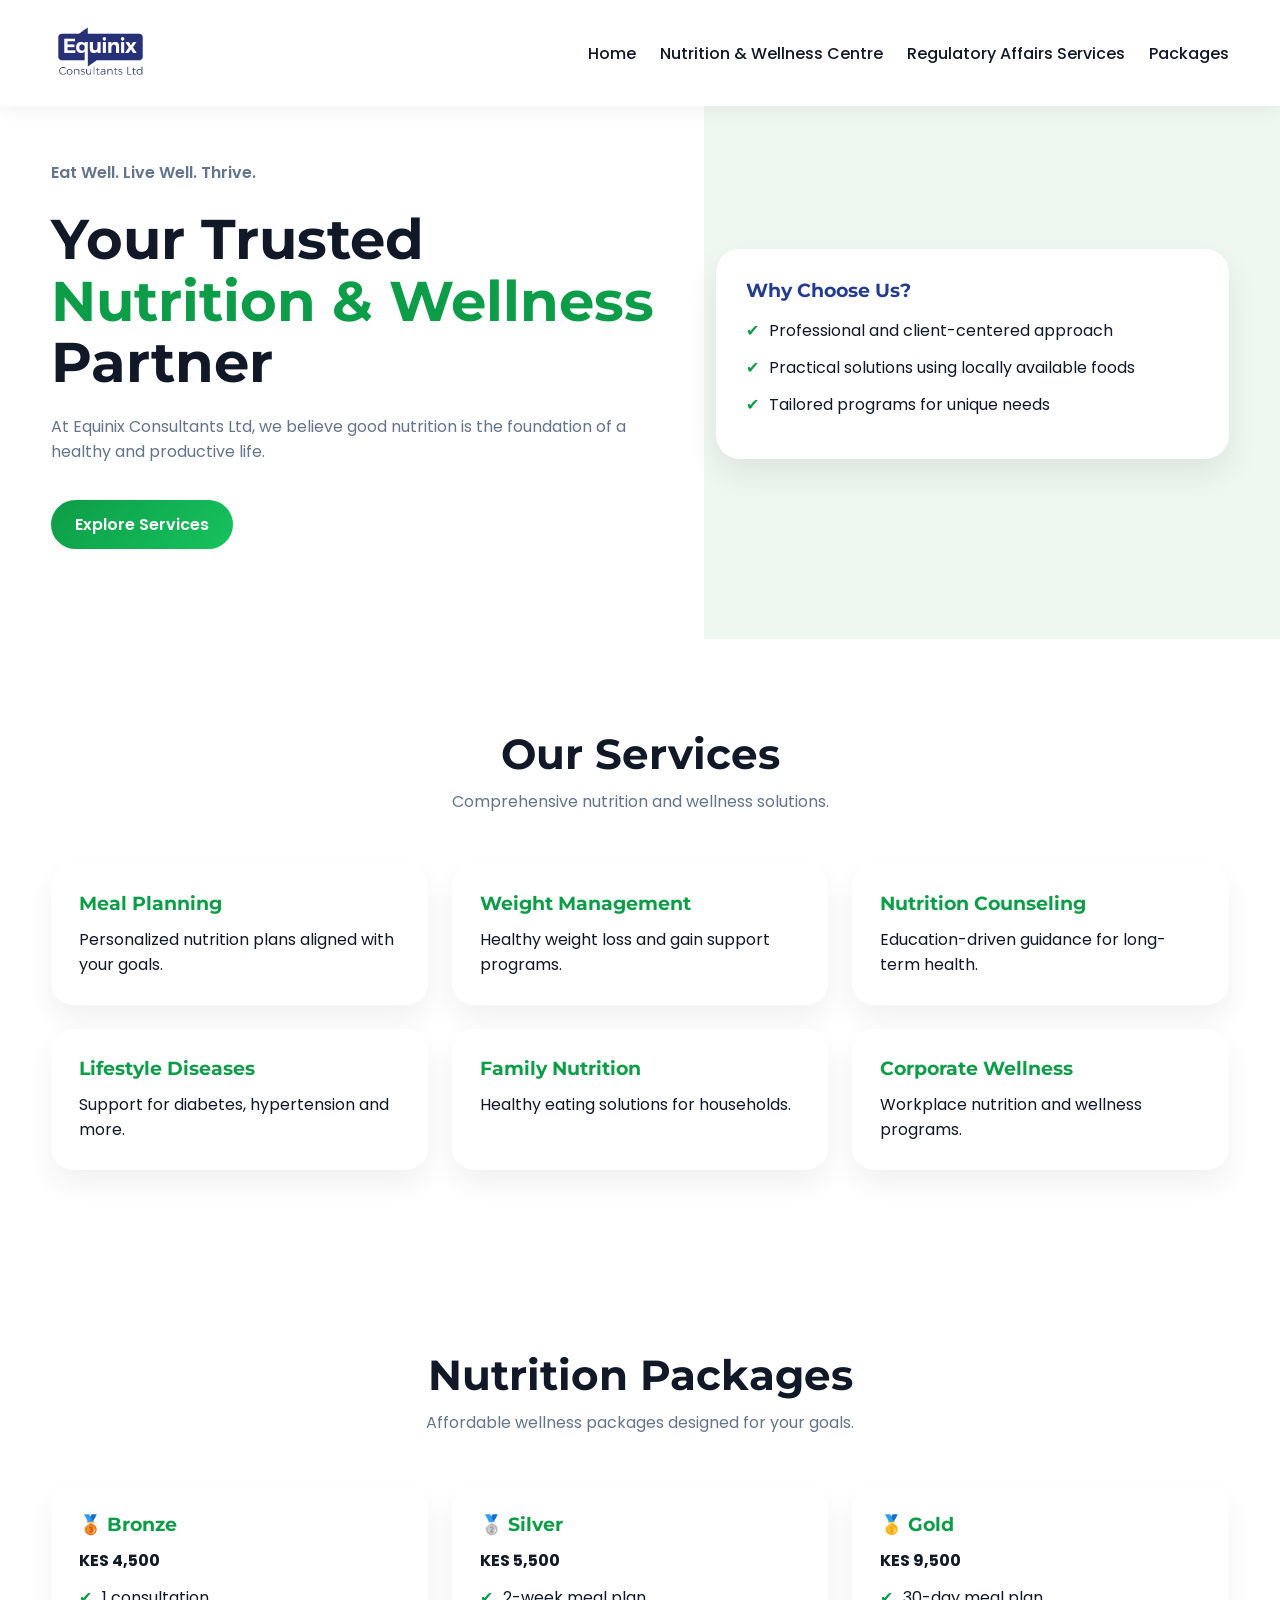
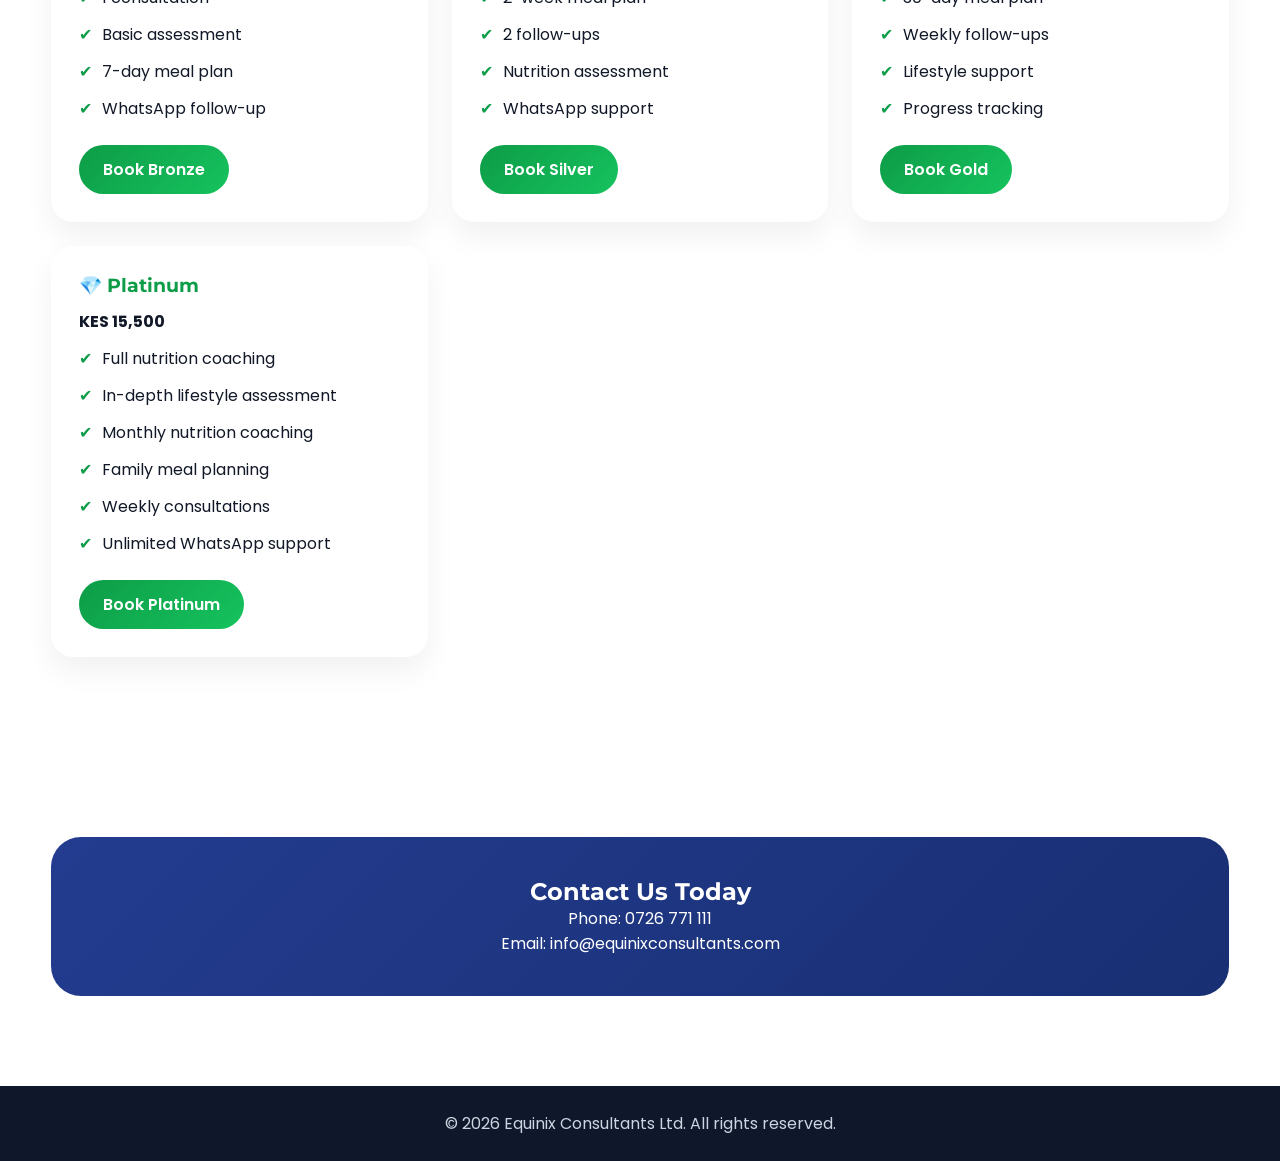
==== nutrition.html @ a8a359e4 "PHONE NUMBER CHANGE" ====
<!DOCTYPE html>
<html lang="en">
<head>
  <meta charset="UTF-8">
  <meta name="viewport" content="width=device-width, initial-scale=1.0">

  <title>Nutrition & Wellness Centre | Equinix Consultants Ltd</title>

  <link rel="preconnect" href="https://fonts.googleapis.com">
  <link rel="preconnect" href="https://fonts.gstatic.com" crossorigin>

  <link href="https://fonts.googleapis.com/css2?family=Montserrat:wght@400;500;600;700;800&family=Poppins:wght@300;400;500;600&display=swap" rel="stylesheet">

  <link rel="stylesheet" href="style.css">
</head>

<body>

<header>
  <div class="container">
    <nav>

      <div class="logo">
        <img src="Images/Logo.jpeg" alt="Equinix Consultants Ltd Logo" class="logo-image">
      </div>

      <div class="nav-links">
        <a href="index.html">Home</a>
        <a href="nutrition.html">Nutrition & Wellness Centre</a>
        <a href="regulatory.html">Regulatory Affairs Services</a>
        <a href="packages.html">Packages</a>
      </div>

    </nav>
  </div>
</header>

<!-- HERO -->
<section class="hero-info">

  <div class="container hero-grid">

    <div>
      <p class="hero-tag">Eat Well. Live Well. Thrive.</p>

      <h1>
        Your Trusted <span>Nutrition & Wellness</span> Partner
      </h1>

      <p>
        At Equinix Consultants Ltd, we believe good nutrition is the foundation of a healthy and productive life.
      </p>

      <a href="#services" class="btn">Explore Services</a>
    </div>

    <div class="hero-card">
      <h3>Why Choose Us?</h3>
      <ul class="bullet-list">
        <li>Professional and client-centered approach</li>
        <li>Practical solutions using locally available foods</li>
        <li>Tailored programs for unique needs</li>
      </ul>
    </div>

  </div>

</section>

<!-- SERVICES -->
<section class="section" id="services">

  <div class="container">

    <div class="section-title">
      <h2>Our Services</h2>
      <p>Comprehensive nutrition and wellness solutions.</p>
    </div>

    <div class="grid-3">

      <div class="card">
        <h3>Meal Planning</h3>
        <p>Personalized nutrition plans aligned with your goals.</p>
      </div>

      <div class="card">
        <h3>Weight Management</h3>
        <p>Healthy weight loss and gain support programs.</p>
      </div>

      <div class="card">
        <h3>Nutrition Counseling</h3>
        <p>Education-driven guidance for long-term health.</p>
      </div>

      <div class="card">
        <h3>Lifestyle Diseases</h3>
        <p>Support for diabetes, hypertension and more.</p>
      </div>

      <div class="card">
        <h3>Family Nutrition</h3>
        <p>Healthy eating solutions for households.</p>
      </div>

      <div class="card">
        <h3>Corporate Wellness</h3>
        <p>Workplace nutrition and wellness programs.</p>
      </div>

    </div>

  </div>

</section>

<!-- PACKAGES (INTEGRATED HERE) -->
<section class="section" id="packages">

  <div class="container">

    <div class="section-title">
      <h2>Nutrition Packages</h2>
      <p>Affordable wellness packages designed for your goals.</p>
    </div>

    <div class="grid-3">

      <!-- BRONZE -->
      <div class="card">
        <h3>🥉 Bronze</h3>
        <p><strong>KES 4,500</strong></p>

        <ul class="bullet-list">
          <li>1 consultation</li>
          <li>Basic assessment</li>
          <li>7-day meal plan</li>
          <li>WhatsApp follow-up</li>
        </ul>

        <a href="https://wa.me/254726771111?text=Hello%20I%20want%20to%20book%20the%20BRONZE%20Nutrition%20Package"
           class="btn"
           target="_blank">
          Book Bronze
        </a>
      </div>

      <!-- SILVER -->
      <div class="card">
        <h3>🥈 Silver</h3>
        <p><strong>KES 5,500</strong></p>

        <ul class="bullet-list">
          <li>2-week meal plan</li>
          <li>2 follow-ups</li>
          <li>Nutrition assessment</li>
          <li>WhatsApp support</li>
        </ul>

        <a href="https://wa.me/254726771111?text=Hello%20I%20want%20to%20book%20the%20SILVER%20Nutrition%20Package"
           class="btn"
           target="_blank">
          Book Silver
        </a>
      </div>

      <!-- GOLD -->
      <div class="card">
        <h3>🥇 Gold</h3>
        <p><strong>KES 9,500</strong></p>

        <ul class="bullet-list">
          <li>30-day meal plan</li>
          <li>Weekly follow-ups</li>
          <li>Lifestyle support</li>
          <li>Progress tracking</li>
        </ul>

        <a href="https://wa.me/254726771111?text=Hello%20I%20want%20to%20book%20the%20GOLD%20Nutrition%20Package"
           class="btn"
           target="_blank">
          Book Gold
        </a>
      </div>

      <!-- PLATINUM (RESTORED) -->
      <div class="card">
        <h3>💎 Platinum</h3>
        <p><strong>KES 15,500</strong></p>

        <ul class="bullet-list">
          <li>Full nutrition coaching</li>
          <li>In-depth lifestyle assessment</li>
          <li>Monthly nutrition coaching</li>
          <li>Family meal planning</li>
          <li>Weekly consultations</li>
          <li>Unlimited WhatsApp support</li>
        </ul>

        <a href="https://wa.me/254726771111?text=Hello%20I%20want%20to%20book%20the%20PLATINUM%20Nutrition%20Package"
           class="btn"
           target="_blank">
          Book Platinum
        </a>
      </div>

    </div>

  </div>

</section>

<!-- CONTACT -->
<section class="section" id="contact">

  <div class="container">

    <div class="contact-box">

      <h2>Contact Us Today</h2>

      <p>Phone: 0726 771 111</p>
      <p>Email: info@equinixconsultants.com</p>

    </div>

  </div>

</section>

<footer>
  <p>© 2026 Equinix Consultants Ltd. All rights reserved.</p>
</footer>

</body>
</html>
---- style.css ----
:root{
  --primary-blue:#243C8F;
  --secondary-green:#0D9C47;
  --dark:#111827;
  --light:#F8FAFC;
  --muted:#64748B;
  --card:#FFFFFF;
}

*{
  margin:0;
  padding:0;
  box-sizing:border-box;
}

body{
  font-family:'Poppins', sans-serif;
  color:var(--dark);
  background:#fff;
  overflow-x:hidden;
}

h1,h2,h3,h4{
  font-family:'Montserrat', sans-serif;
}

a{
  text-decoration:none;
  color:inherit;
}

.container{
  width:min(1200px,92%);
  margin:auto;
}

header{
  position:fixed;
  top:0;
  width:100%;
  z-index:999;
  background:rgba(255,255,255,0.95);
  backdrop-filter:blur(10px);
  box-shadow:0 6px 20px rgba(0,0,0,0.05);
}

nav{
  display:flex;
  justify-content:space-between;
  align-items:center;
  padding:18px 0;
}

.logo{
  display:flex;
  flex-direction:column;
}

.logo-main{
  font-size:1.8rem;
  font-weight:800;
  color:var(--primary-blue);
}

.logo-sub{
  font-size:0.85rem;
  color:var(--muted);
}

.nav-links{
  display:flex;
  gap:24px;
}

.nav-links a{
  font-weight:500;
  transition:0.3s;
}

.nav-links a:hover{
  color:var(--secondary-green);
}

.btn{
  display:inline-block;
  background:linear-gradient(135deg,var(--secondary-green),#16c35e);
  color:white;
  padding:12px 24px;
  border-radius:999px;
  font-weight:600;
  margin-top:12px;
}

/* HERO SLIDER */

.hero-slider{
  position:relative;
  height:100vh;
  overflow:hidden;
}

.slide{
  position:absolute;
  width:100%;
  height:100%;
  background-size:cover;
  background-position:center;
  opacity:0;
  animation:fade 18s infinite;
}

.slide1{
  background-image:url('https://images.unsplash.com/photo-1490645935967-10de6ba17061?q=80&w=1600&auto=format&fit=crop');
  animation-delay:0s;
}

.slide2{
  background-image:url('https://images.unsplash.com/photo-1512621776951-a57141f2eefd?q=80&w=1600&auto=format&fit=crop');
  animation-delay:6s;
}

.slide3{
  background-image:url('https://images.unsplash.com/photo-1505751172876-fa1923c5c528?q=80&w=1600&auto=format&fit=crop');
  animation-delay:12s;
}

.overlay{
  position:absolute;
  inset:0;
  background:rgba(0,0,0,0.45);
}

.slide-content{
  position:relative;
  z-index:2;
  height:100%;
  display:flex;
  align-items:center;
  justify-content:center;
  text-align:center;
  color:white;
  padding:20px;
}

.slide-content h1{
  font-size:4rem;
  margin-bottom:20px;
}

.slide-content p{
  max-width:700px;
  margin:auto;
  font-size:1.1rem;
  margin-bottom:20px;
}

@keyframes fade{
  0%{opacity:0;}
  8%{opacity:1;}
  30%{opacity:1;}
  38%{opacity:0;}
  100%{opacity:0;}
}

/* NUTRITION PAGE */

.hero-info{
  padding:160px 0 90px;
  background:linear-gradient(to right,#fff 55%,#eef8f0 45%);
}

.hero-grid{
  display:grid;
  grid-template-columns:1.2fr 1fr;
  gap:50px;
  align-items:center;
}

.hero-tag{
  color:var(--primary-blue);
  font-weight:600;
  margin-bottom:12px;
}

.hero-info h1{
  font-size:3.5rem;
  margin-bottom:20px;
  line-height:1.1;
}

.hero-info h1 span{
  color:var(--secondary-green);
}

.hero-info p{
  color:var(--muted);
  margin-bottom:24px;
}

.hero-card{
  background:white;
  border-radius:24px;
  padding:30px;
  box-shadow:0 15px 35px rgba(0,0,0,0.08);
}

.hero-card h3{
  color:var(--primary-blue);
  margin-bottom:16px;
}

.bullet-list li{
  list-style:none;
  margin:12px 0;
}

.bullet-list li::before{
  content:'✔';
  color:var(--secondary-green);
  margin-right:10px;
}

.section{
  padding:90px 0;
}

.section-title{
  text-align:center;
  margin-bottom:50px;
}

.section-title h2{
  font-size:2.6rem;
  margin-bottom:10px;
}

.section-title p{
  color:var(--muted);
}

.grid-3{
  display:grid;
  grid-template-columns:repeat(3,1fr);
  gap:24px;
}

.card{
  background:white;
  border-radius:22px;
  padding:28px;
  box-shadow:0 14px 30px rgba(0,0,0,0.06);
  transition:0.3s;
}

.card:hover{
  transform:translateY(-8px);
}

.card h3{
  color:var(--secondary-green);
  margin-bottom:12px;
}

.about{
  background:#F3F7F5;
}

.about-grid{
  display:grid;
  grid-template-columns:1fr 1fr;
  gap:40px;
  align-items:center;
}

.contact-box{
  background:linear-gradient(135deg,var(--primary-blue),#182f73);
  color:white;
  border-radius:30px;
  padding:40px;
  text-align:center;
}

/* REGULATORY PAGE */

.coming-soon{
  padding:220px 0 140px;
  text-align:center;
}

.coming-soon h1{
  font-size:3.5rem;
  margin-bottom:20px;
  color:var(--primary-blue);
}

.coming-soon p{
  color:var(--muted);
  margin-bottom:30px;
  font-size:1.1rem;
}

footer{
  background:#0f172a;
  color:#cbd5e1;
  text-align:center;
  padding:25px 0;
}

@media(max-width:900px){

  .hero-grid,
  .grid-3,
  .about-grid{
    grid-template-columns:1fr;
  }

  .slide-content h1,
  .hero-info h1,
  .coming-soon h1{
    font-size:2.5rem;
  }

  .nav-links{
    display:none;
  }

  .hero-info{
    background:#fff;
  }
}
/* REGULATORY PAGE */

.regulatory-hero{
  padding:160px 0 90px;
  background:linear-gradient(to right,#ffffff 55%,#eef4ff 45%);
}

.regulatory-grid{
  display:grid;
  grid-template-columns:1.2fr 1fr;
  gap:50px;
  align-items:center;
}

.regulatory-hero h1{
  font-size:3.5rem;
  line-height:1.1;
  margin-bottom:20px;
}

.regulatory-hero h1 span{
  color:var(--primary-blue);
}

.regulatory-services{
  background:#f8fafc;
}
/* BOOK BUTTONS */

.book-btn{

    display:inline-block;

    margin-top:25px;

    padding:14px 28px;

    background:linear-gradient(135deg,#0d9c47,#16c35e);

    color:white;

    text-decoration:none;

    border-radius:40px;

    font-weight:600;

    transition:all 0.4s ease;

    box-shadow:0 10px 25px rgba(13,156,71,0.25);
}

.book-btn:hover{

    transform:translateY(-5px);

    box-shadow:0 18px 35px rgba(13,156,71,0.35);

    background:linear-gradient(135deg,#0b8a3e,#13b357);
}

@media(max-width:900px){

  .regulatory-grid{
    grid-template-columns:1fr;
  }

  .regulatory-hero h1{
    font-size:2.5rem;
  }
}
.logo-image {
    height: 70px;
    width: auto;
    object-fit: contain;
    transition: transform 0.4s ease;
}

.logo-image:hover {
    transform: scale(1.08);
}
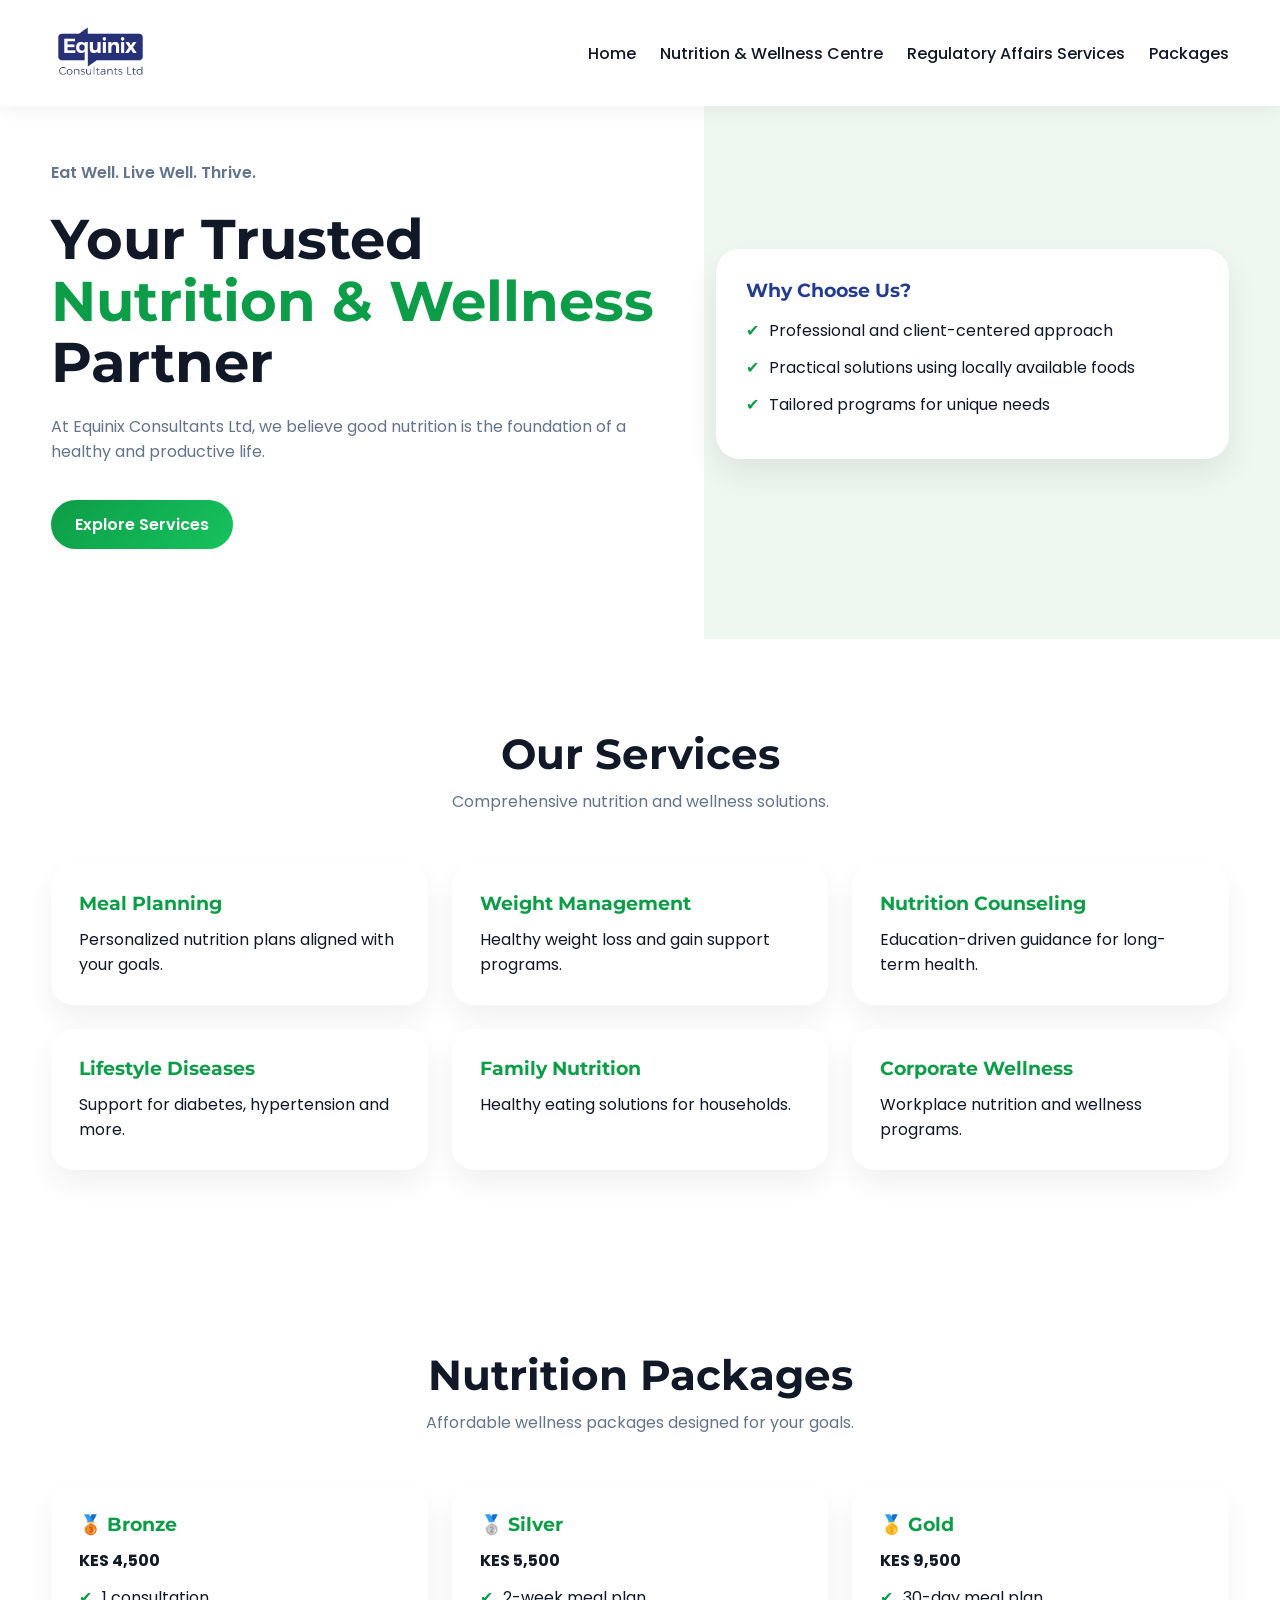
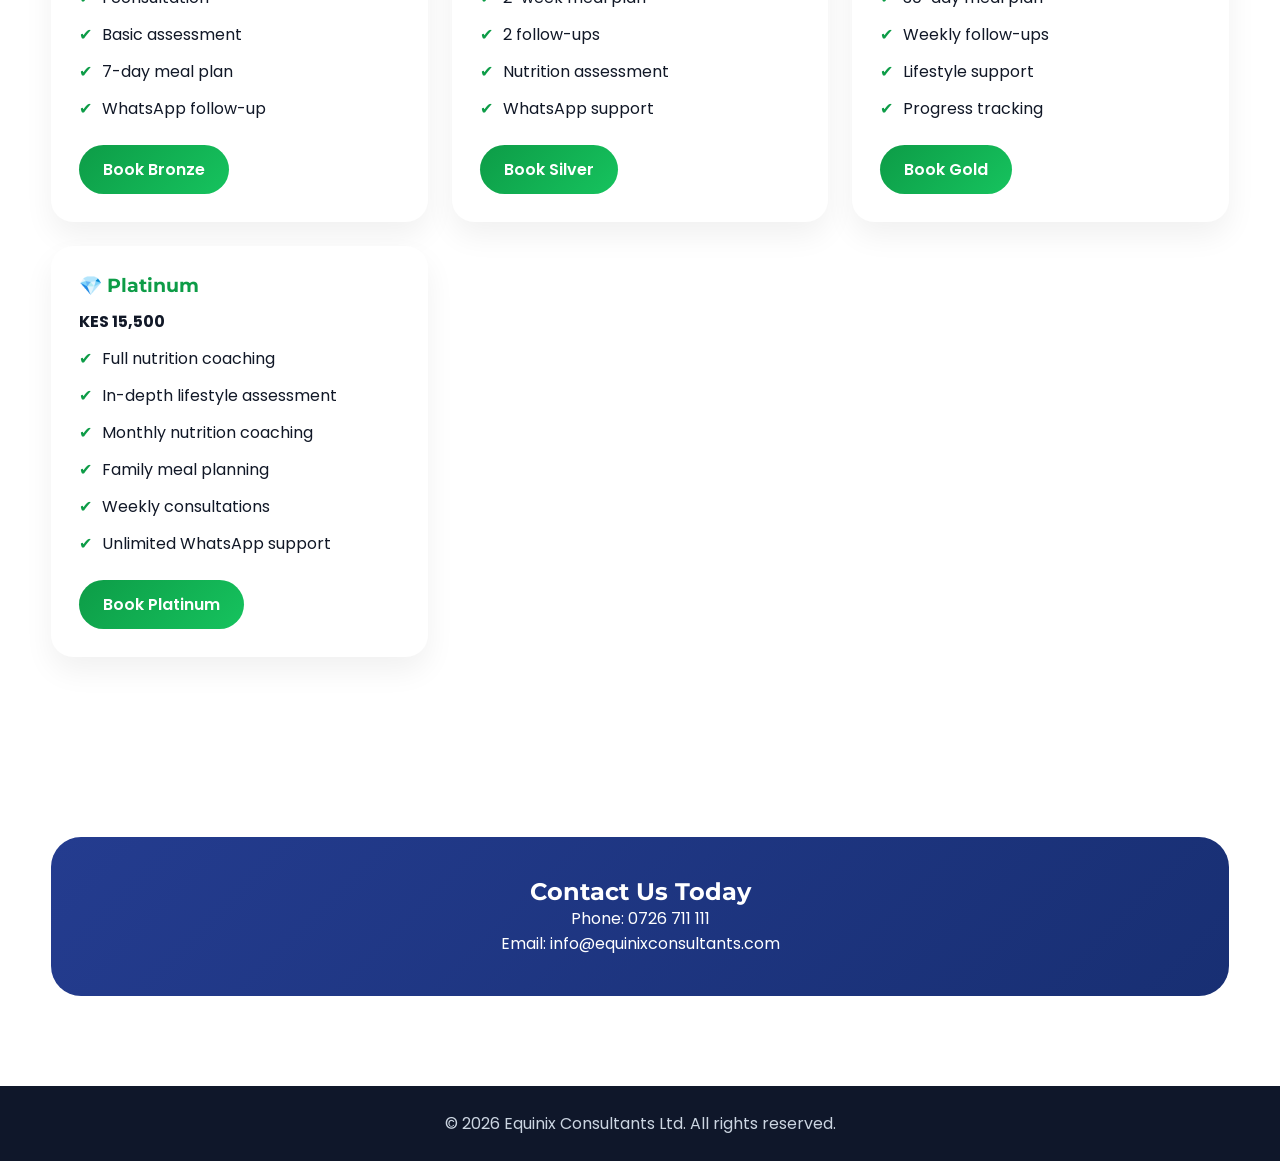
==== commit 5400060d: "Phone No. Change" ====
--- a/nutrition.html
+++ b/nutrition.html
@@ -220,7 +220,7 @@
 
       <h2>Contact Us Today</h2>
 
-      <p>Phone: 0726 771 111</p>
+      <p>Phone: 0726 711 111</p>
       <p>Email: info@equinixconsultants.com</p>
 
     </div>
